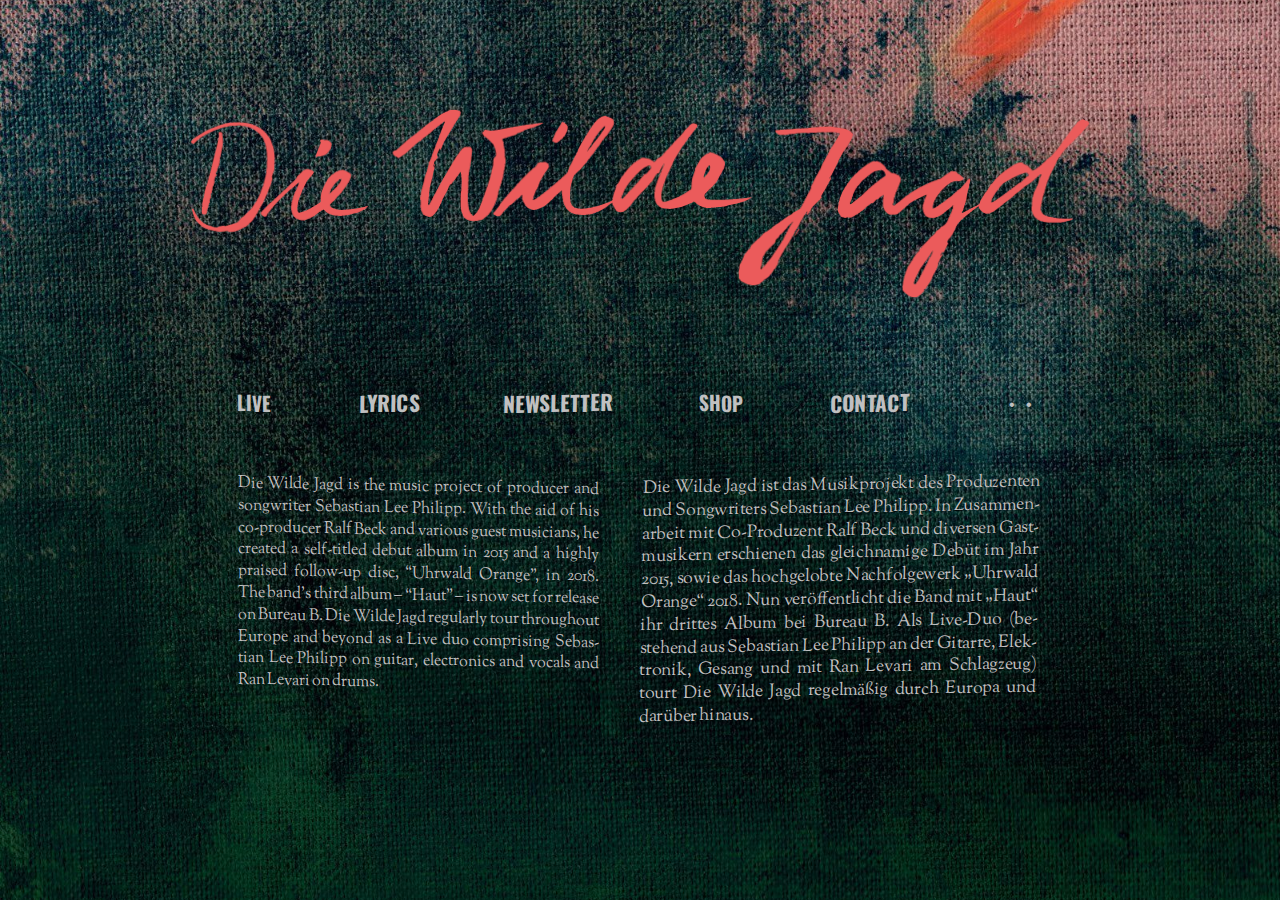
==== index.html @ 192fec65 "contact done" ====
<!DOCTYPE html>
<html lang="de">
  <head>
    <title>Die Wilde Jagd - Official Website</title>
    <meta charset="UTF-8" />
    <meta name="viewport" content="width=device-width, initial-scale=1.0" />
    <link rel="stylesheet" href="normalize.css" type="text/css" />
    <link rel="stylesheet" type="text/css" href="style.css" />
    <link href="https://fonts.googleapis.com/css?family=Oswald:400,500|Sorts+Mill+Goudy&display=swap" rel="stylesheet"/>
    <link
      rel="stylesheet"
      href="https://use.fontawesome.com/releases/v5.5.0/css/all.css"
      integrity="sha384-B4dIYHKNBt8Bc12p+WXckhzcICo0wtJAoU8YZTY5qE0Id1GSseTk6S+L3BlXeVIU"
      crossorigin="anonymous"
    />
  </head>

  <body class="main">
    <header class="header">
      <img
        class="title-img"
        src="assets/DWJ-title-transparent-compressed.png"
        alt="Die Wilde Jagd"
      />
      <nav class="main-nav">
        <ul>
          <li>
            <h2 class="nav-button-mobile"><a href="about.html">ABOUT</a></h2>
          </li>
          <li>
            <h2 class="nav-button1"><a href="live.html">LIVE</a></h2>
          </li>
          <li>
            <h2 class="nav-button2"><a href="lyrics.html">LYRICS</a></h2>
          </li>
          <li>
            <h2 class="nav-button3">
              <a href="http://eepurl.com/bes5Lr" target="_blank">NEWSLETTER</a>
            </h2>
          </li>
          <li>
            <h2 class="nav-button4">
              <a href="https://diewildejagdmerch.bandcamp.com" target="_blank"
                >SHOP</a
              >
            </h2>
          </li>
          <li>
            <h2 class="nav-button5">
              <a href="contact.html">CONTACT</a>
            </h2>
          </li>
          <div class="social-networks">
            <div class="social-icons">
                <h2 class="nav-button6">
                  <a href="https://soundcloud.com/diewildejagd" target="_blank"
                    ><i class="fab fa-soundcloud"></i
                  ></a>
                </h2>
              <span>&bull;</span>
                <h2 class="nav-button7">
                  <a
                    href="https://www.facebook.com/diewildejagd"
                    target="_blank"
                    ><i class="fab fa-facebook-f"></i
                  ></a>
                </h2>
              <span>&bull;</span>
                <h2 class="nav-button8">
                  <a
                    href="https://www.instagram.com/diewildejagd"
                    target="_blank"
                    ><i class="fab fa-instagram"></i
                  ></a>
                </h2>

            </div>
          </div>
        </ul>
      </nav>
    </header>
    <section class="description">
      <div class="description-english">
        <p>
          Die Wilde Jagd is the music project of producer and songwriter Sebastian Lee Philipp. With the aid of his co-producer Ralf Beck and various guest musicians, he created a self-titled debut album in 2015 and a highly praised follow-up disc, “Uhrwald Orange”, in 2018. The band’s third album – “Haut” – is now set for release on Bureau B. Die Wilde Jagd regularly tour throughout Europe and beyond as a Live duo comprising Sebastian Lee Philipp on guitar, electronics and vocals and Ran Levari on drums.
        </p>
      </div>
      <div class="description-deutsch">
        <p>
          Die Wilde Jagd ist das Musikprojekt des Produzenten und Songwriters Sebastian Lee Philipp. In Zusammenarbeit mit Co-Produzent Ralf Beck und diversen Gastmusikern erschienen das gleichnamige Debüt im Jahr 2015, sowie das hochgelobte Nachfolgewerk „Uhrwald Orange“ 2018. Nun veröffentlicht die Band mit „Haut“ ihr drittes Album bei Bureau B. Als Live-Duo (bestehend aus Sebastian Lee Philipp an der Gitarre, Elektronik, Gesang und mit Ran Levari am Schlagzeug) tourt Die Wilde Jagd regelmäßig durch Europa und darüber hinaus.
        </p>
      </div>
    </section>
  </body>
</html>
---- style.css ----
/*
1 - general
2 - typography
3 - layout
4 - colors
5 - media queries

*/
/* 1 - general */
body {
  box-sizing: border-box;
  margin: 0;
  padding: 0;
  font-family: sans-serif;
}

img {
  width: 100%;
}

a {
  color: inherit;
  text-decoration: none;
}

ul {
  list-style-type: none;
}

/* 2 - typography */
h1 {
  font-size: 1.2em;
  font-family: "Oswald", sans-serif;
  color: #eb5b5b;
}

h2 {
  font-size: 1.2em;
  font-family: "Oswald", sans-serif;
}

h3 {
  font-size: 1.2em;
  font-family: "Sorts Mill Goudy", serif;
}
.contact p a {
  font-family: "Oswald", sans-serif;
  font-weight: 400;
}
p {
  font-size: 1em;
  font-family: "Sorts Mill Goudy", serif;
  font-weight: 300;
  line-height: 130%;
}

.lyrics p {
  font-size: 0.8em;
}
.contact h3 {
  font-size: 1em;
  font-family: "Oswald", sans-serif;
  font-weight: 400;
}

/* 3 - layout */
.nav,
.main,
footer,
.description,
.about,
header {
  width: 90%;
  display: flex;
  margin: auto;
}
.about {
  flex-direction: column;
}

header,
footer {
  flex-direction: column;
}

.main {
  flex-direction: column;
  align-content: center;
  justify-content: center;
  text-justify: inter-word;
  word-spacing: -1px;
  hyphens: auto;
}

.title-img {
  padding: 3em 0 3em 0;
  width: 80%;
  margin: auto;
}

nav {
  width: 70%;
  margin: auto;
  display: flex;
  justify-content: center;
  text-align: center;
}

.nav-button1,
.nav-button5,
.nav-button4 {
  transform: skew(0.5deg, 0.5deg) scale(1, 1.05) translate(0%, 5%);
}

.nav-button2,
.nav-button3,
.nav-button5 {
  transform: skew(-1deg, -1deg) scale(1.1, 1.1) translate(0%, 5%);
}

ul {
  padding: 0;
  display: flex;
  flex-direction: column;
}

.description {
  display: none;
}
.about-mobile {
  display: flex;
  flex-direction: column;
}

.social-networks {
  display: flex;
  justify-content: flex-start;
  flex-direction: column;
}

.social-icons {
  display: flex;
  flex-direction: column;
}

span {
  display: none;
}

.fab {
  font-size: 1.8em;
  margin: 0 0.2em 0 0.2em;
}

.fab:hover {
  color: black;
}

span {
  margin-top: 1.3em;
}
section {
  width: 95%;
  margin: auto;
}
.lyrics {
  justify-content: space-between;
}

.song-lyrics-mobile {
  text-align: center;
  display: flex;
  flex-direction: column;
  justify-content: space-between;
  margin-bottom: 1em;
}

.song-lyrics-desktop {
  display: none;
}

.lyrics-container {
  display: flex;
  justify-content: space-evenly;
}

.section-title {
  width: 80%;
  margin: auto;
}

/* 4 - colors */
nav,
.description {
  animation: appear 5s forwards;
}

.main {
  color: #c0c0c1;
}

.main {
  width: 100%;
  height: 100%;
  background-image: url(assets/bg-inverted.jpg);
  background-repeat: no-repeat;
  background-size: cover;
  background-position: center;
  background-attachment: fixed;
}

.songkick-iframe {
  margin-left: 10%;
}

/* 5 - media queries */
@media screen and (min-width: 550px) {
  .lyrics p {
    font-size: 1em;
  }
}

@media screen and (min-width: 700px) {
  .lyrics {
    width: 80%;
  }

  .song-lyrics-mobile {
    display: none;
  }

  .song-lyrics-desktop {
    padding-bottom: 2em;
    min-width: 200px;
    max-width: 650px;
    margin: auto;
    text-align: center;
    display: flex;
    flex-direction: column;
  }

  .description,
  .about {
    margin-top: 3em;
    display: flex;
    width: 60%;
    margin: auto;
    text-align: justify;
    justify-content: space-between;
    //animation: flicker 5s infinite;
  }

  .main {
    background-image: url(assets/bg-compressed.jpg);
  }

  .description-english,
  .description-deutsch {
    width: 47%;
    text-shadow: 0.2px 0.2px rgba(0, 0, 0, 0.8);
  }

  header {
    margin-top: 3em;
  }

  nav,
  ul {
    flex-direction: row;
  }
  .main-nav ul li:first-child {
    display: none;
  }
  ul {
    width: 100%;
    justify-content: space-between;
  }

  nav {
    width: 70%;
    margin: auto;
    flex-wrap: wrap;
  }

  .social-networks,
  .social-icons {
    flex-direction: row;
  }

  span {
    display: block;
  }

  .fab {
    font-size: 1.5em;
  }
  .about {
    flex-direction: row;
  }
  .description-english {
    transform: skew(0.2deg, 1deg) scale(1, 1.05) translate(-5%, 4%);
  }

  .description-deutsch {
    transform: skew(-1deg, -1deg) scale(1.1, 1.1) translate(-1%, 5%);
  }
  .contact p a,
  .contact p {
    font-size: 1.1em;
  }
  .contact {
    width: 70%;
    margin: auto;
  }
}

@keyframes appear {
  0% {
    opacity: 0;
  }

  50% {
    opacity: 0.2;
  }

  100% {
    opacity: 1;
  }
}

@keyframes flicker {
  0% {
    opacity: 0.7;
  }

  10% {
    opacity: 0.8;
  }

  50% {
    opacity: 0.7;
  }

  55% {
    opacity: 0.9;
  }

  90% {
    opacity: 0.8;
  }

  98% {
    opacity: 0.7;
  }

  100% {
    opacity: 0.8;
  }
}

.songkick-iframe {
  margin-left: 20%;
  width: 60%;
}

.description {
  margin-bottom: 2em;
}
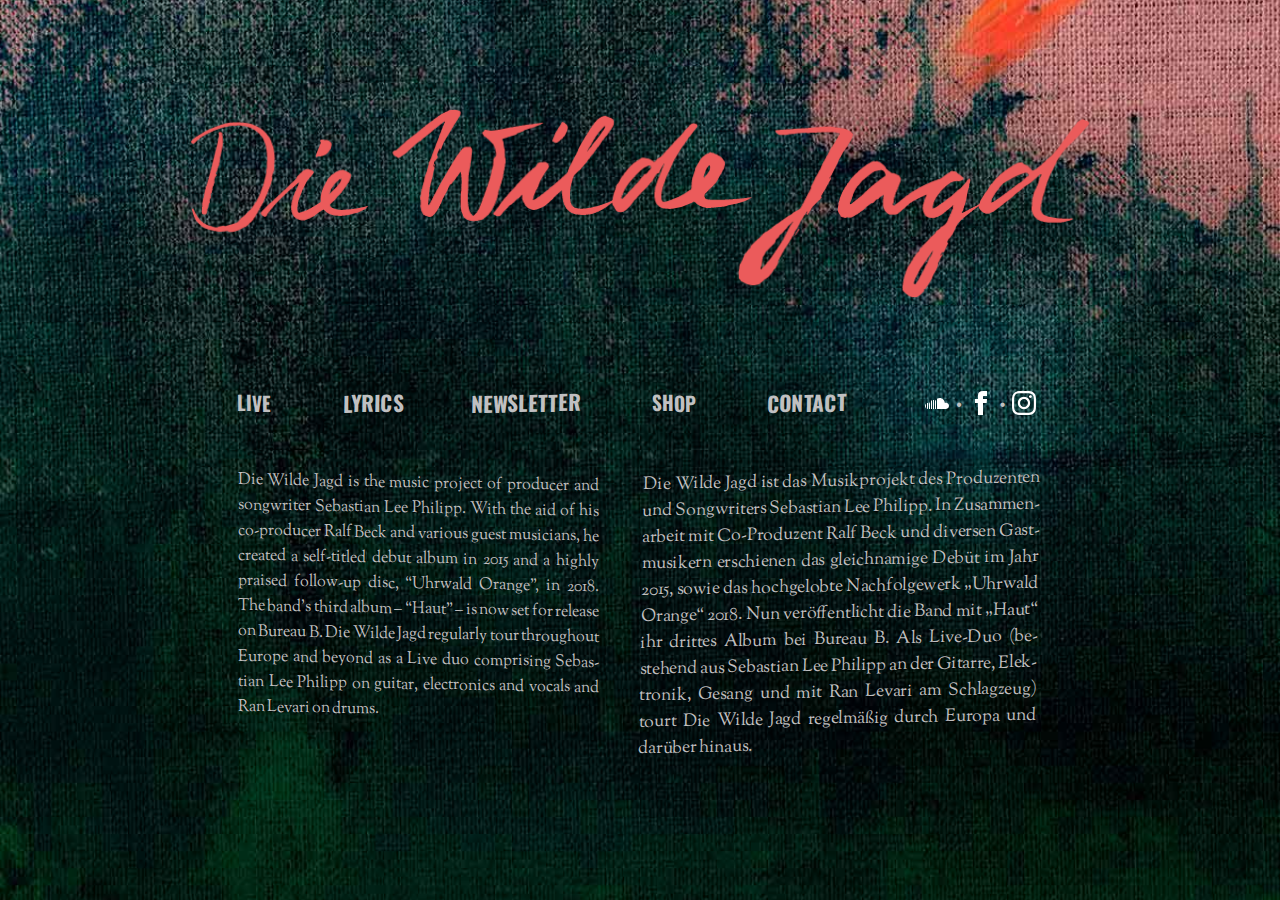
==== commit 577da00c: "svg icons, font awesome removed" ====
--- a/index.html
+++ b/index.html
@@ -1,95 +1,95 @@
 <!DOCTYPE html>
 <html lang="de">
-  <head>
-    <title>Die Wilde Jagd - Official Website</title>
-    <meta charset="UTF-8" />
-    <meta name="viewport" content="width=device-width, initial-scale=1.0" />
-    <link rel="stylesheet" href="normalize.css" type="text/css" />
-    <link rel="stylesheet" type="text/css" href="style.css" />
-    <link href="https://fonts.googleapis.com/css?family=Oswald:400,500|Sorts+Mill+Goudy&display=swap" rel="stylesheet"/>
-    <link
-      rel="stylesheet"
-      href="https://use.fontawesome.com/releases/v5.5.0/css/all.css"
-      integrity="sha384-B4dIYHKNBt8Bc12p+WXckhzcICo0wtJAoU8YZTY5qE0Id1GSseTk6S+L3BlXeVIU"
-      crossorigin="anonymous"
-    />
-  </head>
 
-  <body class="main">
-    <header class="header">
-      <img
-        class="title-img"
-        src="assets/DWJ-title-transparent-compressed.png"
-        alt="Die Wilde Jagd"
-      />
-      <nav class="main-nav">
-        <ul>
-          <li>
-            <h2 class="nav-button-mobile"><a href="about.html">ABOUT</a></h2>
-          </li>
-          <li>
-            <h2 class="nav-button1"><a href="live.html">LIVE</a></h2>
-          </li>
-          <li>
-            <h2 class="nav-button2"><a href="lyrics.html">LYRICS</a></h2>
-          </li>
-          <li>
-            <h2 class="nav-button3">
-              <a href="http://eepurl.com/bes5Lr" target="_blank">NEWSLETTER</a>
+<head>
+  <title>Die Wilde Jagd - Official Website</title>
+  <meta charset="UTF-8" />
+  <meta name="viewport" content="width=device-width, initial-scale=1.0" />
+  <link rel="stylesheet" href="normalize.css" type="text/css" />
+  <link rel="stylesheet" type="text/css" href="style.css" />
+  <link href="https://fonts.googleapis.com/css?family=Oswald:400,500|Sorts+Mill+Goudy&display=swap" rel="stylesheet" />
+</head>
+
+<body class="main">
+  <header class="header">
+    <img class="title-img" src="assets/DWJ-logo.png" alt="Die Wilde Jagd" />
+    <nav class="main-nav">
+      <ul>
+        <li>
+          <h2 class="nav-button-mobile"><a href="about.html">ABOUT</a></h2>
+        </li>
+        <li>
+          <h2 class="nav-button1"><a href="live.html">LIVE</a></h2>
+        </li>
+        <li>
+          <h2 class="nav-button2"><a href="lyrics.html">LYRICS</a></h2>
+        </li>
+        <li>
+          <h2 class="nav-button3">
+            <a href="http://eepurl.com/bes5Lr" target="_blank">NEWSLETTER</a>
+          </h2>
+        </li>
+        <li>
+          <h2 class="nav-button4">
+            <a href="https://diewildejagdmerch.bandcamp.com" target="_blank">SHOP</a>
+          </h2>
+        </li>
+        <li>
+          <h2 class="nav-button5">
+            <a href="contact.html">CONTACT</a>
+          </h2>
+        </li>
+        <div class="social-networks">
+          <div class="social-icons">
+            <h2 class="nav-button6">
+              <a href="https://soundcloud.com/diewildejagd" target="_blank"><svg class="social-media-icon" xmlns="http://www.w3.org/2000/svg" width="24" height="24" viewBox="0 0 24 24">
+                  <path
+                    d="M7 17.939h-1v-8.068c.308-.231.639-.429 1-.566v8.634zm3 0h1v-9.224c-.229.265-.443.548-.621.857l-.379-.184v8.551zm-2 0h1v-8.848c-.508-.079-.623-.05-1-.01v8.858zm-4 0h1v-7.02c-.312.458-.555.971-.692 1.535l-.308-.182v5.667zm-3-5.25c-.606.547-1 1.354-1 2.268 0 .914.394 1.721 1 2.268v-4.536zm18.879-.671c-.204-2.837-2.404-5.079-5.117-5.079-1.022 0-1.964.328-2.762.877v10.123h9.089c1.607 0 2.911-1.393 2.911-3.106 0-2.233-2.168-3.772-4.121-2.815zm-16.879-.027c-.302-.024-.526-.03-1 .122v5.689c.446.143.636.138 1 .138v-5.949z" />
+                </svg></a>
             </h2>
-          </li>
-          <li>
-            <h2 class="nav-button4">
-              <a href="https://diewildejagdmerch.bandcamp.com" target="_blank"
-                >SHOP</a
-              >
+            <span>&bull;</span>
+            <h2 class="nav-button7">
+              <a href="https://www.facebook.com/diewildejagd" target="_blank"><svg class="social-media-icon" xmlns="http://www.w3.org/2000/svg" width="24" height="24" viewBox="0 0 24 24">
+                  <path d="M9 8h-3v4h3v12h5v-12h3.642l.358-4h-4v-1.667c0-.955.192-1.333 1.115-1.333h2.885v-5h-3.808c-3.596 0-5.192 1.583-5.192 4.615v3.385z" /></svg></a>
             </h2>
-          </li>
-          <li>
-            <h2 class="nav-button5">
-              <a href="contact.html">CONTACT</a>
+            <span>&bull;</span>
+            <h2 class="nav-button8">
+              <a href="https://www.instagram.com/diewildejagd" target="_blank"><svg class="social-media-icon" xmlns="http://www.w3.org/2000/svg" width="24" height="24" viewBox="0 0 24 24">
+                  <path
+                    d="M12 2.163c3.204 0 3.584.012 4.85.07 3.252.148 4.771 1.691 4.919 4.919.058 1.265.069 1.645.069 4.849 0 3.205-.012 3.584-.069 4.849-.149 3.225-1.664 4.771-4.919 4.919-1.266.058-1.644.07-4.85.07-3.204 0-3.584-.012-4.849-.07-3.26-.149-4.771-1.699-4.919-4.92-.058-1.265-.07-1.644-.07-4.849 0-3.204.013-3.583.07-4.849.149-3.227 1.664-4.771 4.919-4.919 1.266-.057 1.645-.069 4.849-.069zm0-2.163c-3.259 0-3.667.014-4.947.072-4.358.2-6.78 2.618-6.98 6.98-.059 1.281-.073 1.689-.073 4.948 0 3.259.014 3.668.072 4.948.2 4.358 2.618 6.78 6.98 6.98 1.281.058 1.689.072 4.948.072 3.259 0 3.668-.014 4.948-.072 4.354-.2 6.782-2.618 6.979-6.98.059-1.28.073-1.689.073-4.948 0-3.259-.014-3.667-.072-4.947-.196-4.354-2.617-6.78-6.979-6.98-1.281-.059-1.69-.073-4.949-.073zm0 5.838c-3.403 0-6.162 2.759-6.162 6.162s2.759 6.163 6.162 6.163 6.162-2.759 6.162-6.163c0-3.403-2.759-6.162-6.162-6.162zm0 10.162c-2.209 0-4-1.79-4-4 0-2.209 1.791-4 4-4s4 1.791 4 4c0 2.21-1.791 4-4 4zm6.406-11.845c-.796 0-1.441.645-1.441 1.44s.645 1.44 1.441 1.44c.795 0 1.439-.645 1.439-1.44s-.644-1.44-1.439-1.44z" />
+                </svg></a>
             </h2>
-          </li>
-          <div class="social-networks">
-            <div class="social-icons">
-                <h2 class="nav-button6">
-                  <a href="https://soundcloud.com/diewildejagd" target="_blank"
-                    ><i class="fab fa-soundcloud"></i
-                  ></a>
-                </h2>
-              <span>&bull;</span>
-                <h2 class="nav-button7">
-                  <a
-                    href="https://www.facebook.com/diewildejagd"
-                    target="_blank"
-                    ><i class="fab fa-facebook-f"></i
-                  ></a>
-                </h2>
-              <span>&bull;</span>
-                <h2 class="nav-button8">
-                  <a
-                    href="https://www.instagram.com/diewildejagd"
-                    target="_blank"
-                    ><i class="fab fa-instagram"></i
-                  ></a>
-                </h2>
+          </div>
+        </div>
+      </ul>
+    </nav>
+  </header>
+  <section class="description">
+    <div class="description-english">
+      <p>
+        Die Wilde Jagd is the music project of producer and songwriter
+        Sebastian Lee Philipp. With the aid of his co-producer Ralf Beck and
+        various guest musicians, he created a self-titled debut album in 2015
+        and a highly praised follow-up disc, “Uhrwald Orange”, in 2018. The
+        band’s third album – “Haut” – is now set for release on Bureau B. Die
+        Wilde Jagd regularly tour throughout Europe and beyond as a Live duo
+        comprising Sebastian Lee Philipp on guitar, electronics and vocals and
+        Ran Levari on drums.
+      </p>
+    </div>
+    <div class="description-deutsch">
+      <p>
+        Die Wilde Jagd ist das Musikprojekt des Produzenten und Songwriters
+        Sebastian Lee Philipp. In Zusammenarbeit mit Co-Produzent Ralf Beck
+        und diversen Gastmusikern erschienen das gleichnamige Debüt im Jahr
+        2015, sowie das hochgelobte Nachfolgewerk „Uhrwald Orange“ 2018. Nun
+        veröffentlicht die Band mit „Haut“ ihr drittes Album bei Bureau B. Als
+        Live-Duo (bestehend aus Sebastian Lee Philipp an der Gitarre,
+        Elektronik, Gesang und mit Ran Levari am Schlagzeug) tourt Die Wilde
+        Jagd regelmäßig durch Europa und darüber hinaus.
+      </p>
+    </div>
+  </section>
+</body>
 
-            </div>
-          </div>
-        </ul>
-      </nav>
-    </header>
-    <section class="description">
-      <div class="description-english">
-        <p>
-          Die Wilde Jagd is the music project of producer and songwriter Sebastian Lee Philipp. With the aid of his co-producer Ralf Beck and various guest musicians, he created a self-titled debut album in 2015 and a highly praised follow-up disc, “Uhrwald Orange”, in 2018. The band’s third album – “Haut” – is now set for release on Bureau B. Die Wilde Jagd regularly tour throughout Europe and beyond as a Live duo comprising Sebastian Lee Philipp on guitar, electronics and vocals and Ran Levari on drums.
-        </p>
-      </div>
-      <div class="description-deutsch">
-        <p>
-          Die Wilde Jagd ist das Musikprojekt des Produzenten und Songwriters Sebastian Lee Philipp. In Zusammenarbeit mit Co-Produzent Ralf Beck und diversen Gastmusikern erschienen das gleichnamige Debüt im Jahr 2015, sowie das hochgelobte Nachfolgewerk „Uhrwald Orange“ 2018. Nun veröffentlicht die Band mit „Haut“ ihr drittes Album bei Bureau B. Als Live-Duo (bestehend aus Sebastian Lee Philipp an der Gitarre, Elektronik, Gesang und mit Ran Levari am Schlagzeug) tourt Die Wilde Jagd regelmäßig durch Europa und darüber hinaus.
-        </p>
-      </div>
-    </section>
-  </body>
-</html>
+</html>--- a/style.css
+++ b/style.css
@@ -8,6 +8,7 @@
 */
 /* 1 - general */
 body {
+  background: #021114;
   box-sizing: border-box;
   margin: 0;
   padding: 0;
@@ -51,7 +52,7 @@
   font-size: 1em;
   font-family: "Sorts Mill Goudy", serif;
   font-weight: 300;
-  line-height: 130%;
+  line-height: 150%;
 }
 
 .lyrics p {
@@ -147,13 +148,14 @@
   display: none;
 }
 
-.fab {
+.social-media-icon {
+  fill: white;
   font-size: 1.8em;
   margin: 0 0.2em 0 0.2em;
 }
 
-.fab:hover {
-  color: black;
+.social-media-icon:hover {
+  fill: pink;
 }
 
 span {
@@ -202,7 +204,7 @@
 .main {
   width: 100%;
   height: 100%;
-  background-image: url(assets/bg-inverted.jpg);
+  background-image: url(assets/bg-up1.jpg);
   background-repeat: no-repeat;
   background-size: cover;
   background-position: center;
@@ -251,7 +253,7 @@
   }
 
   .main {
-    background-image: url(assets/bg-compressed.jpg);
+    background-image: url(assets/bg2.jpg);
   }
 
   .description-english,
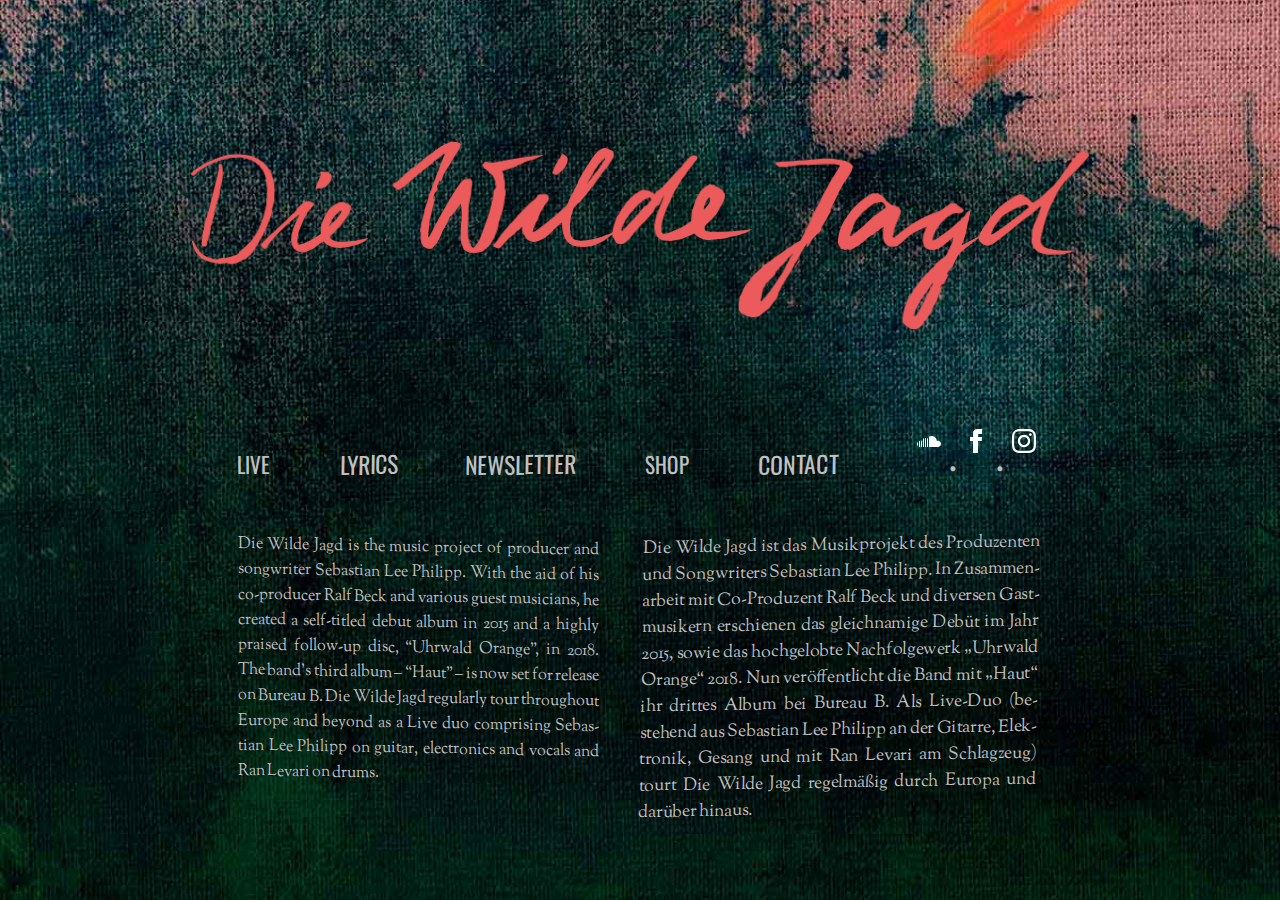
==== commit 1949489e: "typography revision" ====
--- a/index.html
+++ b/index.html
@@ -11,54 +11,42 @@
 </head>
 
 <body class="main">
-  <header class="header">
+  <header>
     <img class="title-img" src="assets/DWJ-logo.png" alt="Die Wilde Jagd" />
     <nav class="main-nav">
       <ul>
-        <li>
-          <h2 class="nav-button-mobile"><a href="about.html">ABOUT</a></h2>
+        <li class="nav-button-mobile">
+          <a href="about.html">ABOUT</a>
         </li>
-        <li>
-          <h2 class="nav-button1"><a href="live.html">LIVE</a></h2>
+        <li class="nav-button1">
+          <a href="live.html">LIVE</a>
         </li>
-        <li>
-          <h2 class="nav-button2"><a href="lyrics.html">LYRICS</a></h2>
+        <li class="nav-button2">
+          <a href="lyrics.html">LYRICS</a>
         </li>
-        <li>
-          <h2 class="nav-button3">
-            <a href="http://eepurl.com/bes5Lr" target="_blank">NEWSLETTER</a>
-          </h2>
+        <li class="nav-button3">
+          <a href="http://eepurl.com/bes5Lr" target="_blank">NEWSLETTER</a>
         </li>
-        <li>
-          <h2 class="nav-button4">
-            <a href="https://diewildejagdmerch.bandcamp.com" target="_blank">SHOP</a>
-          </h2>
+        <li class="nav-button4">
+          <a href="https://diewildejagdmerch.bandcamp.com" target="_blank">SHOP</a>
         </li>
-        <li>
-          <h2 class="nav-button5">
-            <a href="contact.html">CONTACT</a>
-          </h2>
+        <li class="nav-button5">
+          <a href="contact.html">CONTACT</a>
         </li>
         <div class="social-networks">
           <div class="social-icons">
-            <h2 class="nav-button6">
-              <a href="https://soundcloud.com/diewildejagd" target="_blank"><svg class="social-media-icon" xmlns="http://www.w3.org/2000/svg" width="24" height="24" viewBox="0 0 24 24">
-                  <path
-                    d="M7 17.939h-1v-8.068c.308-.231.639-.429 1-.566v8.634zm3 0h1v-9.224c-.229.265-.443.548-.621.857l-.379-.184v8.551zm-2 0h1v-8.848c-.508-.079-.623-.05-1-.01v8.858zm-4 0h1v-7.02c-.312.458-.555.971-.692 1.535l-.308-.182v5.667zm-3-5.25c-.606.547-1 1.354-1 2.268 0 .914.394 1.721 1 2.268v-4.536zm18.879-.671c-.204-2.837-2.404-5.079-5.117-5.079-1.022 0-1.964.328-2.762.877v10.123h9.089c1.607 0 2.911-1.393 2.911-3.106 0-2.233-2.168-3.772-4.121-2.815zm-16.879-.027c-.302-.024-.526-.03-1 .122v5.689c.446.143.636.138 1 .138v-5.949z" />
-                </svg></a>
-            </h2>
+            <a href="https://soundcloud.com/diewildejagd" target="_blank"><svg class="social-media-icon nav-button6" xmlns="http://www.w3.org/2000/svg" width="24" height="24" viewBox="0 0 24 24">
+                <path
+                  d="M7 17.939h-1v-8.068c.308-.231.639-.429 1-.566v8.634zm3 0h1v-9.224c-.229.265-.443.548-.621.857l-.379-.184v8.551zm-2 0h1v-8.848c-.508-.079-.623-.05-1-.01v8.858zm-4 0h1v-7.02c-.312.458-.555.971-.692 1.535l-.308-.182v5.667zm-3-5.25c-.606.547-1 1.354-1 2.268 0 .914.394 1.721 1 2.268v-4.536zm18.879-.671c-.204-2.837-2.404-5.079-5.117-5.079-1.022 0-1.964.328-2.762.877v10.123h9.089c1.607 0 2.911-1.393 2.911-3.106 0-2.233-2.168-3.772-4.121-2.815zm-16.879-.027c-.302-.024-.526-.03-1 .122v5.689c.446.143.636.138 1 .138v-5.949z" />
+              </svg></a>
             <span>&bull;</span>
-            <h2 class="nav-button7">
-              <a href="https://www.facebook.com/diewildejagd" target="_blank"><svg class="social-media-icon" xmlns="http://www.w3.org/2000/svg" width="24" height="24" viewBox="0 0 24 24">
-                  <path d="M9 8h-3v4h3v12h5v-12h3.642l.358-4h-4v-1.667c0-.955.192-1.333 1.115-1.333h2.885v-5h-3.808c-3.596 0-5.192 1.583-5.192 4.615v3.385z" /></svg></a>
-            </h2>
+            <a href="https://www.facebook.com/diewildejagd" target="_blank"><svg class="social-media-icon nav-button7" xmlns="http://www.w3.org/2000/svg" width="24" height="24" viewBox="0 0 24 24">
+                <path d="M9 8h-3v4h3v12h5v-12h3.642l.358-4h-4v-1.667c0-.955.192-1.333 1.115-1.333h2.885v-5h-3.808c-3.596 0-5.192 1.583-5.192 4.615v3.385z" /></svg></a>
             <span>&bull;</span>
-            <h2 class="nav-button8">
-              <a href="https://www.instagram.com/diewildejagd" target="_blank"><svg class="social-media-icon" xmlns="http://www.w3.org/2000/svg" width="24" height="24" viewBox="0 0 24 24">
-                  <path
-                    d="M12 2.163c3.204 0 3.584.012 4.85.07 3.252.148 4.771 1.691 4.919 4.919.058 1.265.069 1.645.069 4.849 0 3.205-.012 3.584-.069 4.849-.149 3.225-1.664 4.771-4.919 4.919-1.266.058-1.644.07-4.85.07-3.204 0-3.584-.012-4.849-.07-3.26-.149-4.771-1.699-4.919-4.92-.058-1.265-.07-1.644-.07-4.849 0-3.204.013-3.583.07-4.849.149-3.227 1.664-4.771 4.919-4.919 1.266-.057 1.645-.069 4.849-.069zm0-2.163c-3.259 0-3.667.014-4.947.072-4.358.2-6.78 2.618-6.98 6.98-.059 1.281-.073 1.689-.073 4.948 0 3.259.014 3.668.072 4.948.2 4.358 2.618 6.78 6.98 6.98 1.281.058 1.689.072 4.948.072 3.259 0 3.668-.014 4.948-.072 4.354-.2 6.782-2.618 6.979-6.98.059-1.28.073-1.689.073-4.948 0-3.259-.014-3.667-.072-4.947-.196-4.354-2.617-6.78-6.979-6.98-1.281-.059-1.69-.073-4.949-.073zm0 5.838c-3.403 0-6.162 2.759-6.162 6.162s2.759 6.163 6.162 6.163 6.162-2.759 6.162-6.163c0-3.403-2.759-6.162-6.162-6.162zm0 10.162c-2.209 0-4-1.79-4-4 0-2.209 1.791-4 4-4s4 1.791 4 4c0 2.21-1.791 4-4 4zm6.406-11.845c-.796 0-1.441.645-1.441 1.44s.645 1.44 1.441 1.44c.795 0 1.439-.645 1.439-1.44s-.644-1.44-1.439-1.44z" />
-                </svg></a>
-            </h2>
+            <a href="https://www.instagram.com/diewildejagd" target="_blank"><svg class="social-media-icon nav-button8" xmlns="http://www.w3.org/2000/svg" width="24" height="24" viewBox="0 0 24 24">
+                <path
+                  d="M12 2.163c3.204 0 3.584.012 4.85.07 3.252.148 4.771 1.691 4.919 4.919.058 1.265.069 1.645.069 4.849 0 3.205-.012 3.584-.069 4.849-.149 3.225-1.664 4.771-4.919 4.919-1.266.058-1.644.07-4.85.07-3.204 0-3.584-.012-4.849-.07-3.26-.149-4.771-1.699-4.919-4.92-.058-1.265-.07-1.644-.07-4.849 0-3.204.013-3.583.07-4.849.149-3.227 1.664-4.771 4.919-4.919 1.266-.057 1.645-.069 4.849-.069zm0-2.163c-3.259 0-3.667.014-4.947.072-4.358.2-6.78 2.618-6.98 6.98-.059 1.281-.073 1.689-.073 4.948 0 3.259.014 3.668.072 4.948.2 4.358 2.618 6.78 6.98 6.98 1.281.058 1.689.072 4.948.072 3.259 0 3.668-.014 4.948-.072 4.354-.2 6.782-2.618 6.979-6.98.059-1.28.073-1.689.073-4.948 0-3.259-.014-3.667-.072-4.947-.196-4.354-2.617-6.78-6.979-6.98-1.281-.059-1.69-.073-4.949-.073zm0 5.838c-3.403 0-6.162 2.759-6.162 6.162s2.759 6.163 6.162 6.163 6.162-2.759 6.162-6.163c0-3.403-2.759-6.162-6.162-6.162zm0 10.162c-2.209 0-4-1.79-4-4 0-2.209 1.791-4 4-4s4 1.791 4 4c0 2.21-1.791 4-4 4zm6.406-11.845c-.796 0-1.441.645-1.441 1.44s.645 1.44 1.441 1.44c.795 0 1.439-.645 1.439-1.44s-.644-1.44-1.439-1.44z" />
+              </svg></a>
           </div>
         </div>
       </ul>
--- a/style.css
+++ b/style.css
@@ -12,7 +12,8 @@
   box-sizing: border-box;
   margin: 0;
   padding: 0;
-  font-family: sans-serif;
+  font-family: "Sorts Mill Goudy", serif;
+  font-size: 16px;
 }
 
 img {
@@ -29,35 +30,30 @@
 }
 
 /* 2 - typography */
+h1, h2, h3 {
+  font-family: "Oswald", sans-serif;
+
+}
+h1, h2, h3 {
+  font-size: 37.90px;
+}
 h1 {
-  font-size: 1.2em;
+  color: #eb5b5b;
+}
+
+header {
   font-family: "Oswald", sans-serif;
-  color: #eb5b5b;
-}
-
-h2 {
-  font-size: 1.2em;
-  font-family: "Oswald", sans-serif;
-}
-
-h3 {
-  font-size: 1.2em;
-  font-family: "Sorts Mill Goudy", serif;
+    font-size: 37.90px;
+
 }
 .contact p a {
   font-family: "Oswald", sans-serif;
-  font-weight: 400;
 }
 p {
   font-size: 1em;
-  font-family: "Sorts Mill Goudy", serif;
-  font-weight: 300;
   line-height: 150%;
 }
 
-.lyrics p {
-  font-size: 0.8em;
-}
 .contact h3 {
   font-size: 1em;
   font-family: "Oswald", sans-serif;
@@ -106,6 +102,9 @@
   justify-content: center;
   text-align: center;
 }
+nav ul li {
+  padding: 20px 0;
+}
 
 .nav-button1,
 .nav-button5,
@@ -155,7 +154,7 @@
 }
 
 .social-media-icon:hover {
-  fill: pink;
+  fill: #eb5b5b;
 }
 
 span {
@@ -223,6 +222,11 @@
 }
 
 @media screen and (min-width: 700px) {
+  header {
+    font-family: "Oswald", sans-serif;
+      font-size: 21.33px;
+  }
+
   .lyrics {
     width: 80%;
   }
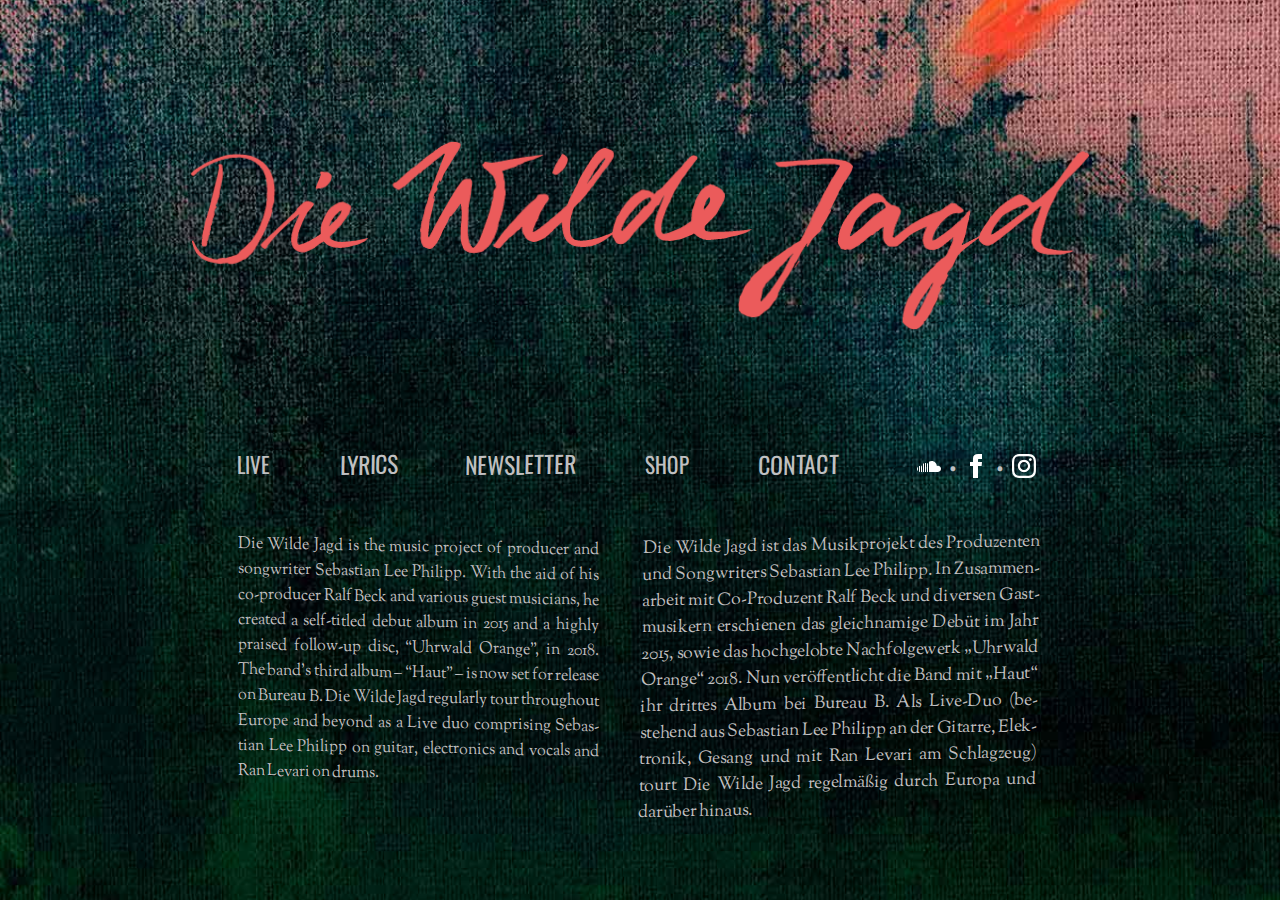
==== commit 75977725: "main menu alignment fix" ====
--- a/index.html
+++ b/index.html
@@ -3,11 +3,12 @@
 
 <head>
   <title>Die Wilde Jagd - Official Website</title>
-  <meta charset="UTF-8" />
-  <meta name="viewport" content="width=device-width, initial-scale=1.0" />
-  <link rel="stylesheet" href="normalize.css" type="text/css" />
-  <link rel="stylesheet" type="text/css" href="style.css" />
-  <link href="https://fonts.googleapis.com/css?family=Oswald:400,500|Sorts+Mill+Goudy&display=swap" rel="stylesheet" />
+  <meta charset="UTF-8">
+  <meta name="viewport" content="width=device-width, initial-scale=1.0">
+  <link rel="stylesheet" href="normalize.css" type="text/css">
+  <link rel="stylesheet" type="text/css" href="style.css">
+  <link rel="preconnect" href="https://fonts.gstatic.com">
+  <link href="https://fonts.googleapis.com/css2?family=Oswald:wght@500&family=Sorts+Mill+Goudy&display=swap" rel="stylesheet">
 </head>
 
 <body class="main">
--- a/style.css
+++ b/style.css
@@ -226,6 +226,9 @@
     font-family: "Oswald", sans-serif;
       font-size: 21.33px;
   }
+  .social-media-icon {
+    margin-top: 25px;
+  }
 
   .lyrics {
     width: 80%;
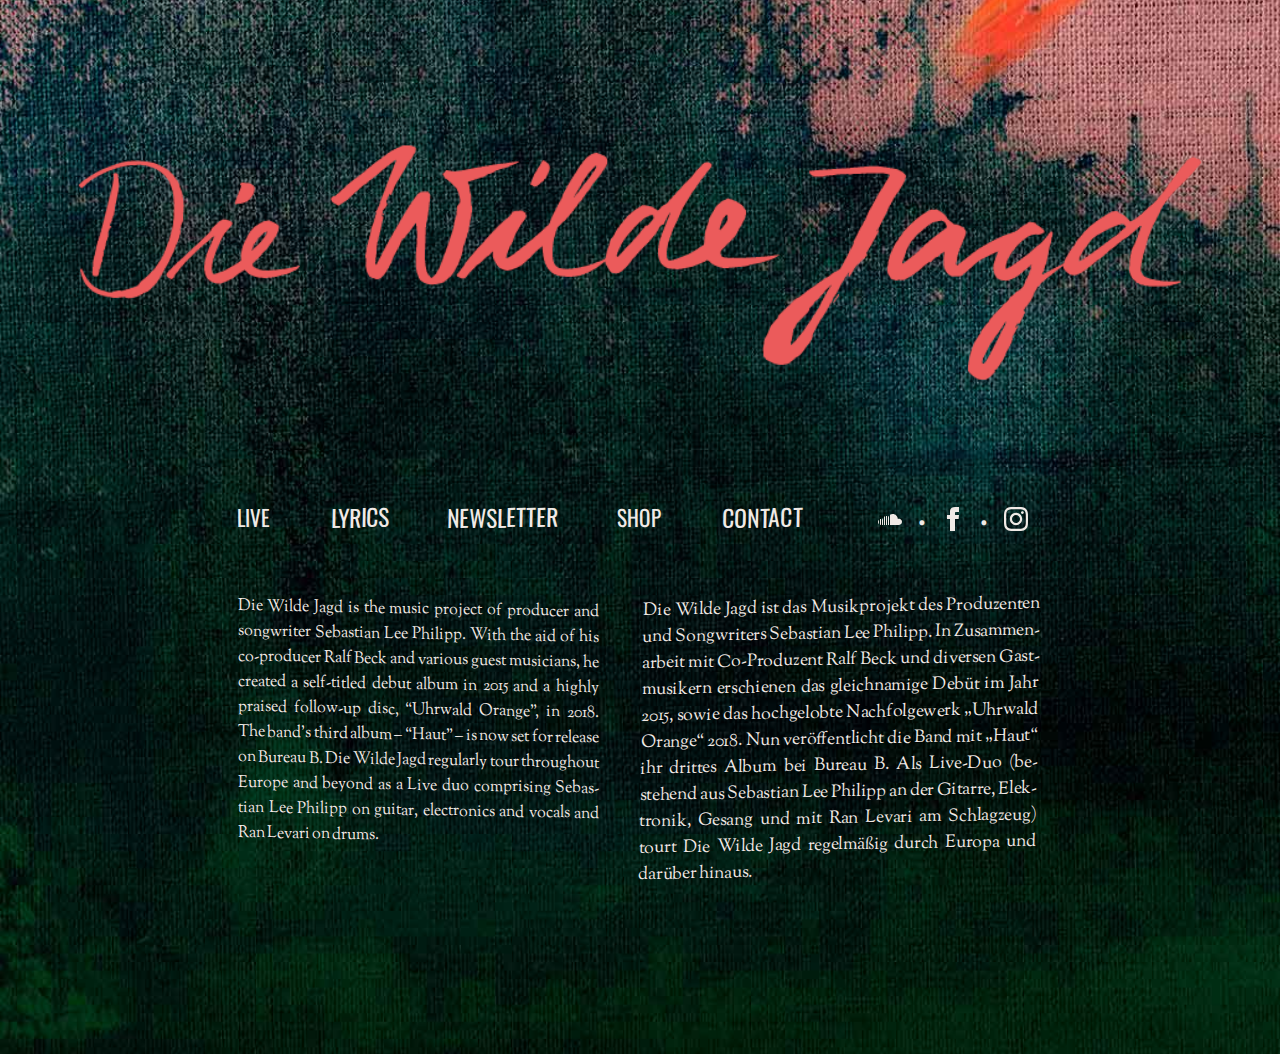
==== commit 5693fd47: "css cleaning 1" ====
--- a/index.html
+++ b/index.html
@@ -8,7 +8,7 @@
   <link rel="stylesheet" href="normalize.css" type="text/css">
   <link rel="stylesheet" type="text/css" href="style.css">
   <link rel="preconnect" href="https://fonts.gstatic.com">
-  <link href="https://fonts.googleapis.com/css2?family=Oswald:wght@500&family=Sorts+Mill+Goudy&display=swap" rel="stylesheet">
+  <link href="https://fonts.googleapis.com/css2?family=Oswald:wght@400&family=Sorts+Mill+Goudy&display=swap" rel="stylesheet">
 </head>
 
 <body class="main">
@@ -34,7 +34,7 @@
         <li class="nav-button5">
           <a href="contact.html">CONTACT</a>
         </li>
-        <div class="social-networks">
+        <div class="social-media">
           <div class="social-icons">
             <a href="https://soundcloud.com/diewildejagd" target="_blank"><svg class="social-media-icon nav-button6" xmlns="http://www.w3.org/2000/svg" width="24" height="24" viewBox="0 0 24 24">
                 <path
--- a/style.css
+++ b/style.css
@@ -3,203 +3,110 @@
 2 - typography
 3 - layout
 4 - colors
-5 - media queries
-
+5 - pages
+6 - media queries
+7 - animations
 */
+
 /* 1 - general */
 body {
-  background: #021114;
   box-sizing: border-box;
   margin: 0;
   padding: 0;
-  font-family: "Sorts Mill Goudy", serif;
-  font-size: 16px;
-}
-
+}
 img {
   width: 100%;
 }
-
 a {
   color: inherit;
   text-decoration: none;
 }
-
 ul {
   list-style-type: none;
 }
-
 /* 2 - typography */
-h1, h2, h3 {
+body {
+  font-family: "Sorts Mill Goudy", serif;
+  font-size: 16px;
+}
+h1, h2, h3, header {
   font-family: "Oswald", sans-serif;
-
-}
-h1, h2, h3 {
-  font-size: 37.90px;
-}
-h1 {
-  color: #eb5b5b;
-}
-
-header {
-  font-family: "Oswald", sans-serif;
-    font-size: 37.90px;
-
-}
-.contact p a {
-  font-family: "Oswald", sans-serif;
+  font-size: 33.90px;
+  font-weight: 400;
 }
 p {
-  font-size: 1em;
   line-height: 150%;
 }
-
-.contact h3 {
-  font-size: 1em;
-  font-family: "Oswald", sans-serif;
-  font-weight: 400;
-}
-
 /* 3 - layout */
-.nav,
-.main,
-footer,
-.description,
-.about,
-header {
+nav, .main, footer, .description, .about, header, ul, .about-mobile, .social-media, .social-icons  {
+  display: flex;
+}
+.about, .main, header, footer, ul, .about-mobile, .social-media {
+  flex-direction: column;
+}
+nav, .main, footer, .description, .about, header {
   width: 90%;
-  display: flex;
-  margin: auto;
-}
-.about {
-  flex-direction: column;
-}
-
-header,
-footer {
-  flex-direction: column;
-}
-
+  margin: auto;
+}
 .main {
-  flex-direction: column;
   align-content: center;
   justify-content: center;
   text-justify: inter-word;
   word-spacing: -1px;
   hyphens: auto;
 }
-
 .title-img {
-  padding: 3em 0 3em 0;
-  width: 80%;
-  margin: auto;
-}
-
+  padding: 3em 0;
+  width: 100%;
+  margin: auto;
+}
 nav {
   width: 70%;
-  margin: auto;
-  display: flex;
   justify-content: center;
   text-align: center;
+  padding-bottom: 200px;
 }
 nav ul li {
   padding: 20px 0;
 }
-
-.nav-button1,
-.nav-button5,
-.nav-button4 {
-  transform: skew(0.5deg, 0.5deg) scale(1, 1.05) translate(0%, 5%);
-}
-
-.nav-button2,
-.nav-button3,
-.nav-button5 {
-  transform: skew(-1deg, -1deg) scale(1.1, 1.1) translate(0%, 5%);
-}
-
 ul {
   padding: 0;
-  display: flex;
-  flex-direction: column;
-}
-
+}
+.nav-button1, .nav-button4, .nav-button5 {
+  transform: skew(0.5deg, 0.5deg) scale(1, 1.05) translate(0%, 5%);
+}
+.nav-button2, .nav-button3, .nav-button5 {
+  transform: skew(-1deg, -1deg) scale(1.1, 1.1) translate(0%, 5%);
+}
 .description {
   display: none;
 }
-.about-mobile {
-  display: flex;
-  flex-direction: column;
-}
-
-.social-networks {
-  display: flex;
+.social-media {
   justify-content: flex-start;
-  flex-direction: column;
-}
-
-.social-icons {
-  display: flex;
-  flex-direction: column;
-}
-
-span {
-  display: none;
-}
-
+}
+.social-icons, .social-media {
+  padding: 10px 0;
+  justify-content: center;
+  align-items: flex-end;
+}
 .social-media-icon {
-  fill: white;
   font-size: 1.8em;
-  margin: 0 0.2em 0 0.2em;
-}
-
+  margin: 0 0.4em;
+}
+/* 4 - colors */
+body {
+  background: #021114;
+  color: #F0EAE6;
+}
+h1 {
+  color: #eb5b5b;
+}
+.social-media-icon {
+  fill: #F0EAE6;
+}
 .social-media-icon:hover {
   fill: #eb5b5b;
 }
-
-span {
-  margin-top: 1.3em;
-}
-section {
-  width: 95%;
-  margin: auto;
-}
-.lyrics {
-  justify-content: space-between;
-}
-
-.song-lyrics-mobile {
-  text-align: center;
-  display: flex;
-  flex-direction: column;
-  justify-content: space-between;
-  margin-bottom: 1em;
-}
-
-.song-lyrics-desktop {
-  display: none;
-}
-
-.lyrics-container {
-  display: flex;
-  justify-content: space-evenly;
-}
-
-.section-title {
-  width: 80%;
-  margin: auto;
-}
-
-/* 4 - colors */
-nav,
-.description {
-  animation: appear 5s forwards;
-}
-
-.main {
-  color: #c0c0c1;
-}
-
 .main {
   width: 100%;
   height: 100%;
@@ -209,35 +116,64 @@
   background-position: center;
   background-attachment: fixed;
 }
-
-.songkick-iframe {
-  margin-left: 10%;
-}
-
 /* 5 - media queries */
 @media screen and (min-width: 550px) {
   .lyrics p {
     font-size: 1em;
   }
 }
-
-@media screen and (min-width: 700px) {
+@media screen and (min-width: 700px) and (max-width: 892px) {
+  header {
+      font-size: 17px;
+  }
+}
+@media screen and (min-width: 892px) {
   header {
     font-family: "Oswald", sans-serif;
       font-size: 21.33px;
   }
+}
+@media screen and (min-width: 700px) {
+  .main {
+    background-image: url(assets/bg2.jpg);
+  }
+  section {
+    padding-bottom: 150px;
+  }
+  header {
+    margin-top: 3em;
+  }
+  nav, ul {
+    flex-direction: row;
+  }
+  nav {
+    width: 70%;
+    margin: auto;
+    flex-wrap: wrap;
+    padding-bottom: 0;
+  }
+  ul {
+    width: 100%;
+    justify-content: space-between;
+  }
+  .main-nav ul li:first-child {
+    display: none;
+  }
   .social-media-icon {
     margin-top: 25px;
   }
-
+  .social-media {
+    margin-top: -20px;
+  }
+  .about {
+    flex-direction: row;
+  }
   .lyrics {
     width: 80%;
   }
-
   .song-lyrics-mobile {
     display: none;
   }
-
   .song-lyrics-desktop {
     padding-bottom: 2em;
     min-width: 200px;
@@ -247,7 +183,6 @@
     display: flex;
     flex-direction: column;
   }
-
   .description,
   .about {
     margin-top: 3em;
@@ -258,58 +193,14 @@
     justify-content: space-between;
     //animation: flicker 5s infinite;
   }
-
-  .main {
-    background-image: url(assets/bg2.jpg);
-  }
-
   .description-english,
   .description-deutsch {
     width: 47%;
     text-shadow: 0.2px 0.2px rgba(0, 0, 0, 0.8);
   }
-
-  header {
-    margin-top: 3em;
-  }
-
-  nav,
-  ul {
-    flex-direction: row;
-  }
-  .main-nav ul li:first-child {
-    display: none;
-  }
-  ul {
-    width: 100%;
-    justify-content: space-between;
-  }
-
-  nav {
-    width: 70%;
-    margin: auto;
-    flex-wrap: wrap;
-  }
-
-  .social-networks,
-  .social-icons {
-    flex-direction: row;
-  }
-
-  span {
-    display: block;
-  }
-
-  .fab {
-    font-size: 1.5em;
-  }
-  .about {
-    flex-direction: row;
-  }
   .description-english {
     transform: skew(0.2deg, 1deg) scale(1, 1.05) translate(-5%, 4%);
   }
-
   .description-deutsch {
     transform: skew(-1deg, -1deg) scale(1.1, 1.1) translate(-1%, 5%);
   }
@@ -321,49 +212,8 @@
     width: 70%;
     margin: auto;
   }
-}
-
-@keyframes appear {
-  0% {
-    opacity: 0;
-  }
-
-  50% {
-    opacity: 0.2;
-  }
-
-  100% {
-    opacity: 1;
-  }
-}
-
-@keyframes flicker {
-  0% {
-    opacity: 0.7;
-  }
-
-  10% {
-    opacity: 0.8;
-  }
-
-  50% {
-    opacity: 0.7;
-  }
-
-  55% {
-    opacity: 0.9;
-  }
-
-  90% {
-    opacity: 0.8;
-  }
-
-  98% {
-    opacity: 0.7;
-  }
-
-  100% {
-    opacity: 0.8;
+  span {
+    display: block;
   }
 }
 
@@ -375,3 +225,64 @@
 .description {
   margin-bottom: 2em;
 }
+
+/* pages */
+
+section {
+  width: 95%;
+  margin: auto;
+}
+.lyrics {
+  justify-content: space-between;
+}
+.song-lyrics-mobile {
+  display: flex;
+  text-align: center;
+  flex-direction: column;
+  justify-content: space-between;
+  margin-bottom: 1em;
+}
+
+.song-lyrics-desktop {
+  display: none;
+}
+
+.lyrics-container {
+  display: flex;
+  justify-content: space-evenly;
+}
+
+.section-title {
+  width: 80%;
+  margin: auto;
+}
+.contact p a {
+  font-family: "Oswald", sans-serif;
+}
+.contact h3 {
+  font-size: 1em;
+  font-family: "Oswald", sans-serif;
+  font-weight: 400;
+}
+.songkick-iframe {
+  margin-left: 10%;
+}
+/* animations */
+nav,
+.description {
+  animation: appear 5s forwards;
+}
+@keyframes appear {
+  0% {opacity: 0;}
+  50% {opacity: 0.2;}
+  100% {opacity: 1;}
+}
+@keyframes flicker {
+  0% {opacity: 0.7;}
+  10% {opacity: 0.8;}
+  50% {opacity: 0.7;}
+  55% {opacity: 0.9;}
+  90% {opacity: 0.8;}
+  98% {opacity: 0.7;}
+  100% {opacity: 0.8;}
+}
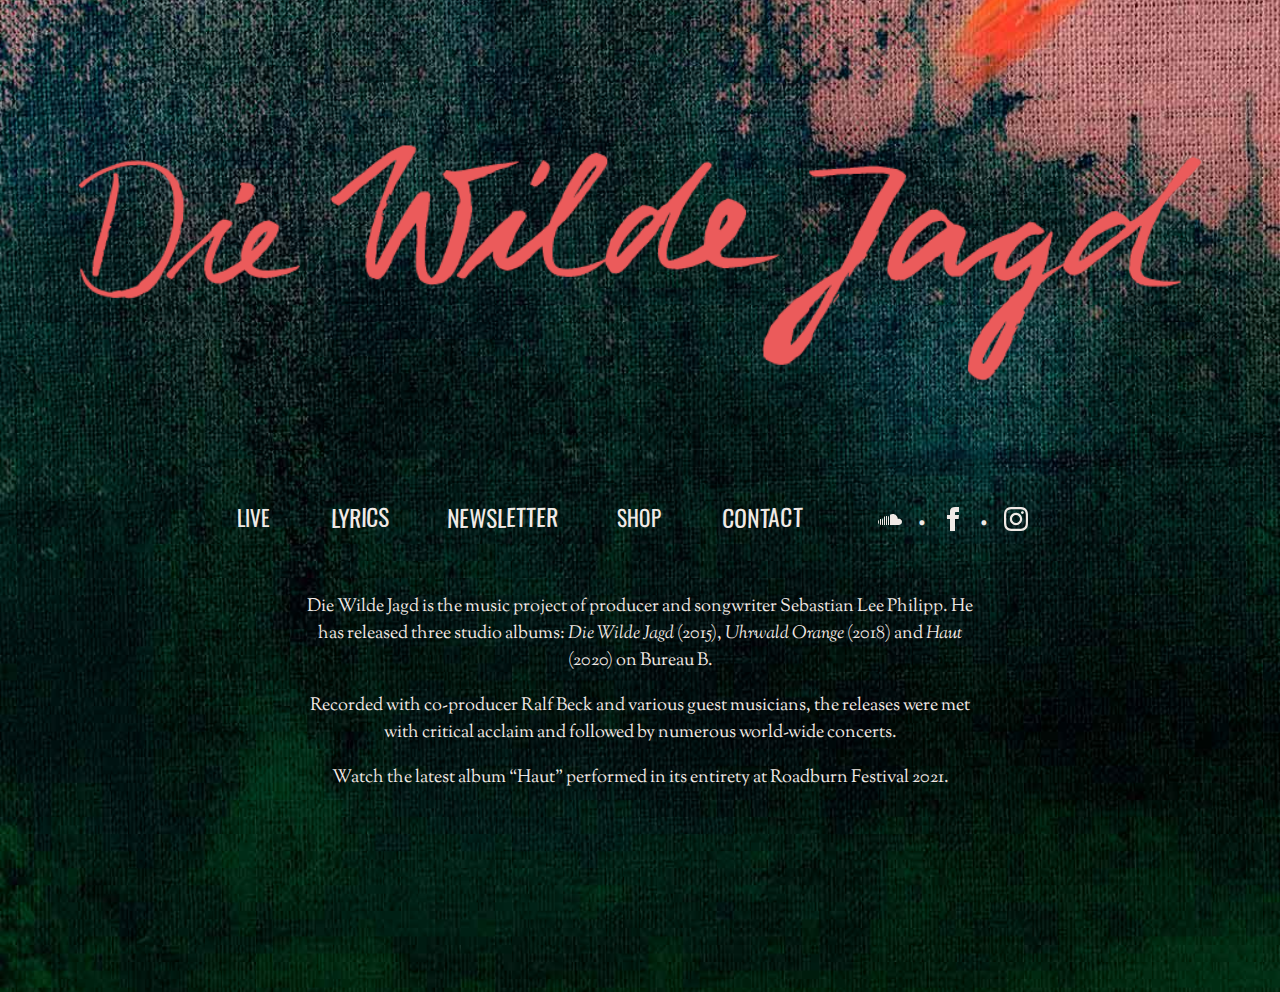
==== commit bbd09941: "german text deleted" ====
--- a/index.html
+++ b/index.html
@@ -56,29 +56,15 @@
   <section class="description">
     <div class="description-english">
       <p>
-        Die Wilde Jagd is the music project of producer and songwriter
-        Sebastian Lee Philipp. With the aid of his co-producer Ralf Beck and
-        various guest musicians, he created a self-titled debut album in 2015
-        and a highly praised follow-up disc, “Uhrwald Orange”, in 2018. The
-        band’s third album – “Haut” – is now set for release on Bureau B. Die
-        Wilde Jagd regularly tour throughout Europe and beyond as a Live duo
-        comprising Sebastian Lee Philipp on guitar, electronics and vocals and
-        Ran Levari on drums.
+        Die Wilde Jagd is the music project of producer and songwriter Sebastian Lee Philipp. He has released three studio albums: <i>Die Wilde Jagd</i> (2015), <i>Uhrwald Orange</i> (2018) and <i>Haut</i> (2020) on Bureau B.
       </p>
-    </div>
-    <div class="description-deutsch">
-      <p>
-        Die Wilde Jagd ist das Musikprojekt des Produzenten und Songwriters
-        Sebastian Lee Philipp. In Zusammenarbeit mit Co-Produzent Ralf Beck
-        und diversen Gastmusikern erschienen das gleichnamige Debüt im Jahr
-        2015, sowie das hochgelobte Nachfolgewerk „Uhrwald Orange“ 2018. Nun
-        veröffentlicht die Band mit „Haut“ ihr drittes Album bei Bureau B. Als
-        Live-Duo (bestehend aus Sebastian Lee Philipp an der Gitarre,
-        Elektronik, Gesang und mit Ran Levari am Schlagzeug) tourt Die Wilde
-        Jagd regelmäßig durch Europa und darüber hinaus.
+      <p>Recorded with co-producer Ralf Beck and various guest musicians, the releases were met with critical acclaim and followed by numerous world-wide concerts.
       </p>
+      <p><a href="https://www.youtube.com/watch?v=kEgw-WHIpPM">Watch the latest album “Haut” performed in its entirety at Roadburn Festival 2021.</a>
+      </p>
+
     </div>
   </section>
 </body>
 
-</html>+</html>
--- a/style.css
+++ b/style.css
@@ -37,6 +37,9 @@
 p {
   line-height: 150%;
 }
+.description-english a:hover{
+  text-decoration: underline;
+}
 /* 3 - layout */
 nav, .main, footer, .description, .about, header, ul, .about-mobile, .social-media, .social-icons  {
   display: flex;
@@ -116,118 +119,7 @@
   background-position: center;
   background-attachment: fixed;
 }
-/* 5 - media queries */
-@media screen and (min-width: 550px) {
-  .lyrics p {
-    font-size: 1em;
-  }
-}
-@media screen and (min-width: 700px) and (max-width: 892px) {
-  header {
-      font-size: 17px;
-  }
-}
-@media screen and (min-width: 892px) {
-  header {
-    font-family: "Oswald", sans-serif;
-      font-size: 21.33px;
-  }
-}
-@media screen and (min-width: 700px) {
-  .main {
-    background-image: url(assets/bg2.jpg);
-  }
-  section {
-    padding-bottom: 150px;
-  }
-  header {
-    margin-top: 3em;
-  }
-  nav, ul {
-    flex-direction: row;
-  }
-  nav {
-    width: 70%;
-    margin: auto;
-    flex-wrap: wrap;
-    padding-bottom: 0;
-  }
-  ul {
-    width: 100%;
-    justify-content: space-between;
-  }
-  .main-nav ul li:first-child {
-    display: none;
-  }
-  .social-media-icon {
-    margin-top: 25px;
-  }
-  .social-media {
-    margin-top: -20px;
-  }
-  .about {
-    flex-direction: row;
-  }
-  .lyrics {
-    width: 80%;
-  }
-  .song-lyrics-mobile {
-    display: none;
-  }
-  .song-lyrics-desktop {
-    padding-bottom: 2em;
-    min-width: 200px;
-    max-width: 650px;
-    margin: auto;
-    text-align: center;
-    display: flex;
-    flex-direction: column;
-  }
-  .description,
-  .about {
-    margin-top: 3em;
-    display: flex;
-    width: 60%;
-    margin: auto;
-    text-align: justify;
-    justify-content: space-between;
-    //animation: flicker 5s infinite;
-  }
-  .description-english,
-  .description-deutsch {
-    width: 47%;
-    text-shadow: 0.2px 0.2px rgba(0, 0, 0, 0.8);
-  }
-  .description-english {
-    transform: skew(0.2deg, 1deg) scale(1, 1.05) translate(-5%, 4%);
-  }
-  .description-deutsch {
-    transform: skew(-1deg, -1deg) scale(1.1, 1.1) translate(-1%, 5%);
-  }
-  .contact p a,
-  .contact p {
-    font-size: 1.1em;
-  }
-  .contact {
-    width: 70%;
-    margin: auto;
-  }
-  span {
-    display: block;
-  }
-}
-
-.songkick-iframe {
-  margin-left: 20%;
-  width: 60%;
-}
-
-.description {
-  margin-bottom: 2em;
-}
-
 /* pages */
-
 section {
   width: 95%;
   margin: auto;
@@ -242,18 +134,19 @@
   justify-content: space-between;
   margin-bottom: 1em;
 }
-
 .song-lyrics-desktop {
   display: none;
 }
-
 .lyrics-container {
   display: flex;
   justify-content: space-evenly;
 }
-
 .section-title {
   width: 80%;
+  margin: auto;
+}
+.contact {
+  width: 70%;
   margin: auto;
 }
 .contact p a {
@@ -264,8 +157,110 @@
   font-family: "Oswald", sans-serif;
   font-weight: 400;
 }
+/* 5 - media queries */
+@media screen and (min-width: 550px) {
+  .lyrics p {
+    font-size: 1em;
+  }
+}
+@media screen and (min-width: 700px) and (max-width: 892px) {
+  header {
+      font-size: 17px;
+  }
+}
+@media screen and (min-width: 892px) {
+  header {
+    font-family: "Oswald", sans-serif;
+      font-size: 21.33px;
+  }
+}
+@media screen and (min-width: 700px) {
+  .main {
+    background-image: url(assets/bg2.jpg);
+  }
+  section {
+    padding-bottom: 150px;
+  }
+  header {
+    margin-top: 3em;
+  }
+  nav, ul {
+    flex-direction: row;
+  }
+  nav {
+    margin: auto;
+    flex-wrap: wrap;
+    padding-bottom: 0;
+  }
+  ul {
+    width: 100%;
+    justify-content: space-between;
+  }
+  .main-nav ul li:first-child {
+    display: none;
+  }
+  .social-media-icon {
+    margin-top: 25px;
+  }
+  .social-media {
+    margin-top: -20px;
+  }
+  .about {
+    flex-direction: row;
+  }
+  .lyrics {
+    width: 80%;
+  }
+  .song-lyrics-mobile {
+    display: none;
+  }
+  .song-lyrics-desktop {
+    padding-bottom: 2em;
+    min-width: 200px;
+    max-width: 650px;
+    margin: auto;
+    text-align: center;
+    display: flex;
+    flex-direction: column;
+  }
+  .description,
+  .about {
+    margin-top: 3em;
+    display: flex;
+    width: 60%;
+    margin: auto;
+    text-align: justify;
+    justify-content: space-between;
+    //animation: flicker 5s infinite;
+  }
+  .description-english {
+    text-align: center;
+    width: 90%;
+    margin: auto;
+    font-size: 18px;
+    text-shadow: 0.2px 0.2px rgba(0, 0, 0, 0.8);
+  }
+
+  .description-english {
+    /* transform: skew(0.2deg, 1deg) scale(1, 1.05) translate(-5%, 4%); */
+  }
+  /* .description-deutsch {
+    transform: skew(-1deg, -1deg) scale(1.1, 1.1) translate(-1%, 5%);
+  } */
+  .contact p a,
+  .contact p {
+    font-size: 1.1em;
+  }
+  span {
+    display: block;
+  }
+}
 .songkick-iframe {
-  margin-left: 10%;
+  margin-left: 20%;
+  width: 60%;
+}
+.description {
+  margin-bottom: 2em;
 }
 /* animations */
 nav,
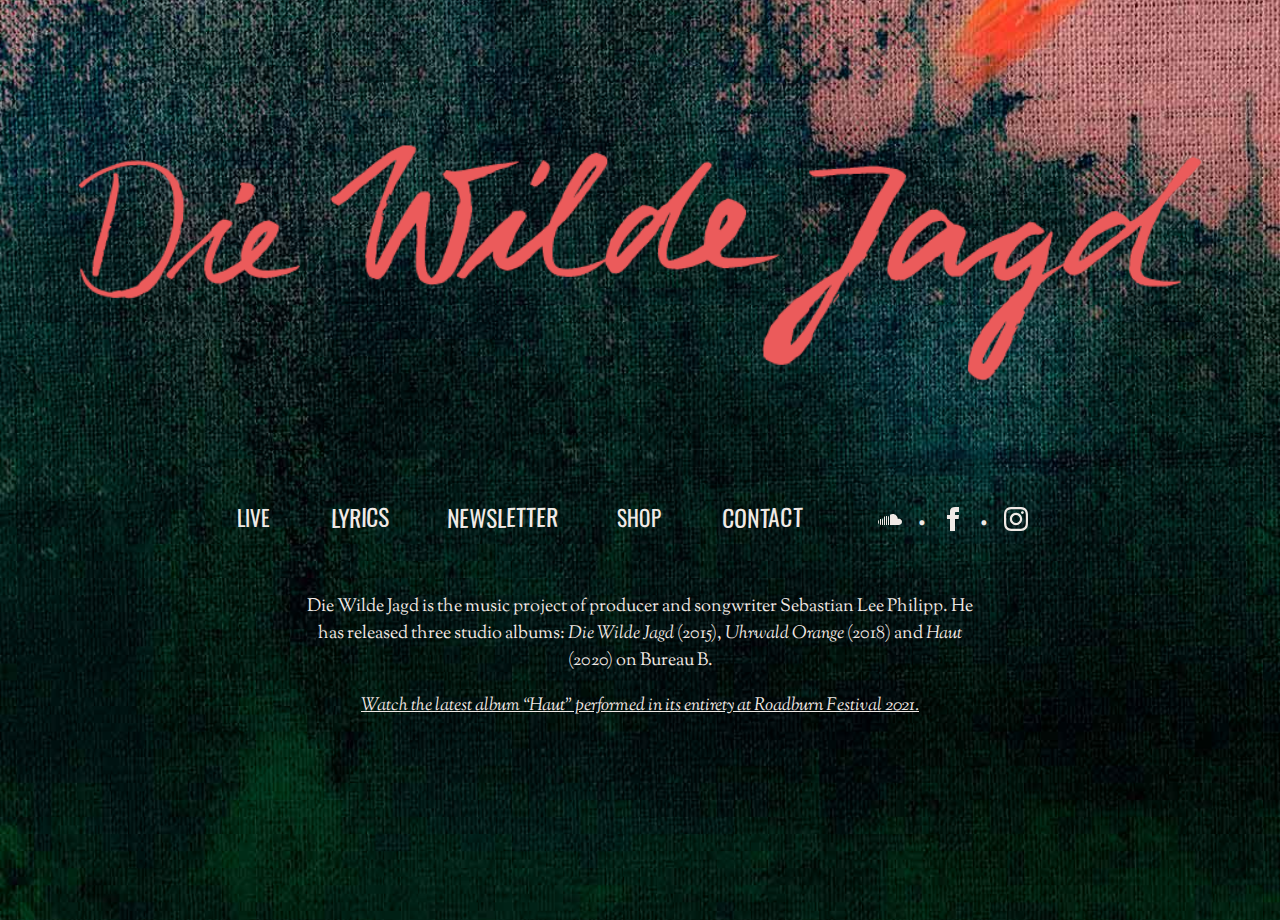
==== commit 2dd49f62: "text edited and link change" ====
--- a/index.html
+++ b/index.html
@@ -58,9 +58,7 @@
       <p>
         Die Wilde Jagd is the music project of producer and songwriter Sebastian Lee Philipp. He has released three studio albums: <i>Die Wilde Jagd</i> (2015), <i>Uhrwald Orange</i> (2018) and <i>Haut</i> (2020) on Bureau B.
       </p>
-      <p>Recorded with co-producer Ralf Beck and various guest musicians, the releases were met with critical acclaim and followed by numerous world-wide concerts.
-      </p>
-      <p><a href="https://www.youtube.com/watch?v=kEgw-WHIpPM">Watch the latest album “Haut” performed in its entirety at Roadburn Festival 2021.</a>
+      <p><i><a class="main-link" href="https://www.youtube.com/watch?v=kEgw-WHIpPM">Watch the latest album “Haut” performed in its entirety at Roadburn Festival 2021.</a></i>
       </p>
 
     </div>
--- a/style.css
+++ b/style.css
@@ -37,7 +37,10 @@
 p {
   line-height: 150%;
 }
-.description-english a:hover{
+/* .description-english a:hover{
+  text-decoration: underline;
+} */
+.main-link {
   text-decoration: underline;
 }
 /* 3 - layout */
